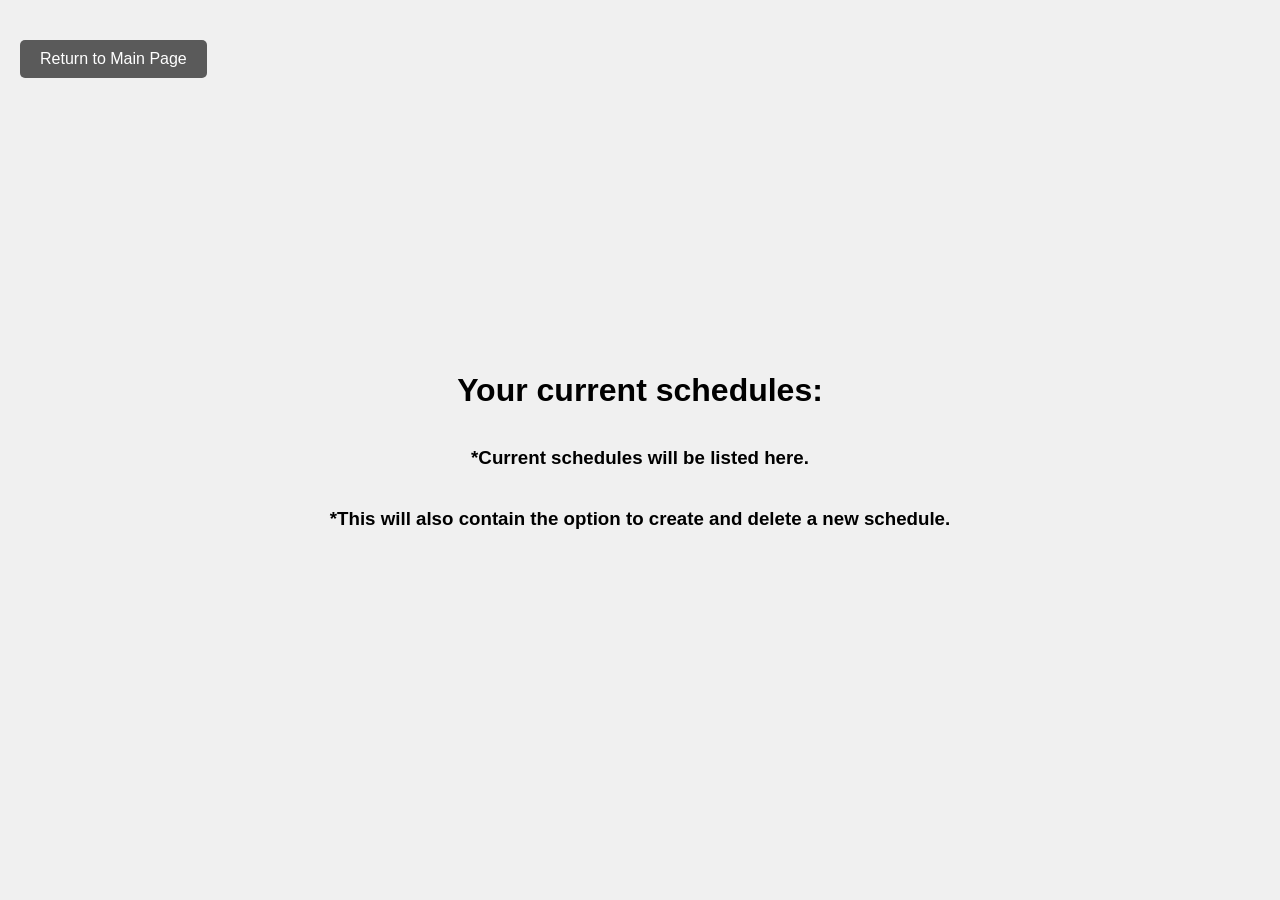
==== schedules.html @ 35b50896 "Adding 'Schedules.html' Adding Schedules.html, which this additional page will hold the schedules cr" ====
<html lang="en">
    <head>
        <title> Easy Schedule Maker</title>
        <link rel="stylesheet" href="style.css">
        <meta name="viewport" content="width=device-width, initial-scale=1.0">
        <meta charset="utf-8">
    </head>
    <body>
        
        <div class="top-left-container">
            <a href="index.html" class="nav-button">Return to Main Page</a>
        </div>

        <h1 class="center">Your current schedules: </h1>
        <h3 class="center">*Current schedules will be listed here.</h3>
        <h3 class="center">*This will also contain the option to create and delete a new schedule.</h3>

    <script src="script.js"></script>
    </body>
</html>
---- style.css ----
/*General CSS Declarations*/
.center{
    display: flex;
    flex-direction: column;
    justify-content: center;
    align-items: center;
    margin-bottom: 20px;
}

body {
    display: flex;
    flex-direction: column;
    justify-content: center;
    align-items: center;
    height: 100vh;
    background: #f0f0f0;
    margin: 0;
    font-family: Arial, sans-serif;
}
/*End of general CSS Delcarations*/

/*This is for the date*/
.date-label {
    margin: 0;
    font-size: 2rem;
    color: #333;
}

.date-display {
    font-size: 1.5rem;
    color: #555;
    margin-top: 5px;
}

/*This is the end of the date*/


/*This is the start of the clock*/
.clock {
    width: 300px;
    height: 300px;
    border-radius: 50%;
    position: relative;
    padding: 20px;
    box-shadow: 0 0 20px rgba(0, 0, 0, 0.2);
    background: white;
}

.clock-face {
    position: relative;
    width: 100%;
    height: 100%;
    transform: translateY(-3px);
}

.hand {
    width: 50%;
    background: black;
    position: absolute;
    top: 50%;
    transform-origin: 100%;
    transform: rotate(90deg);
    transition: all 0.05s;
    transition-timing-function: cubic-bezier(0.1, 2.7, 0.58, 1);
}

.hour-hand {
    height: 6px;
}

.minute-hand {
    height: 4px;
}

.second-hand {
    height: 2px;
    background: red;
}

.number {
    position: absolute;
    font-size: 24px;
    transform: translate(-50%, -50%);
}

.number1  { top: 20%; left: 85%; }
.number2  { top: 35%; left: 92%; }
.number3  { top: 50%; left: 97%; }
.number4  { top: 65%; left: 92%; }
.number5  { top: 80%; left: 85%; }
.number6  { top: 85%; left: 50%; }
.number7  { top: 80%; left: 15%; }
.number8  { top: 65%; left: 8%; }
.number9  { top: 50%; left: 3%; }
.number10 { top: 35%; left: 8%; }
.number11 { top: 20%; left: 15%; }
.number12 { top: 15%; left: 50%; }
/*This is the end of the clock*/

/*Migration between index & schedules*/

.nav-button {
    text-decoration: none;
    background-color: #5a5a5a;
    color: white;
    padding: 10px 20px;
    border-radius: 5px;
    font-size: 1rem;
    transition: background 0.3s;
    margin-top: 20px;
}

.nav-button:hover {
    background-color: #000000;
}

.top-left-container {
    width: 100%;
    display: flex;
    justify-content: flex-start;
    padding: 20px;
    position: absolute;
    top: 0;
    left: 0;
}
/*Migration between index & schedules end*/
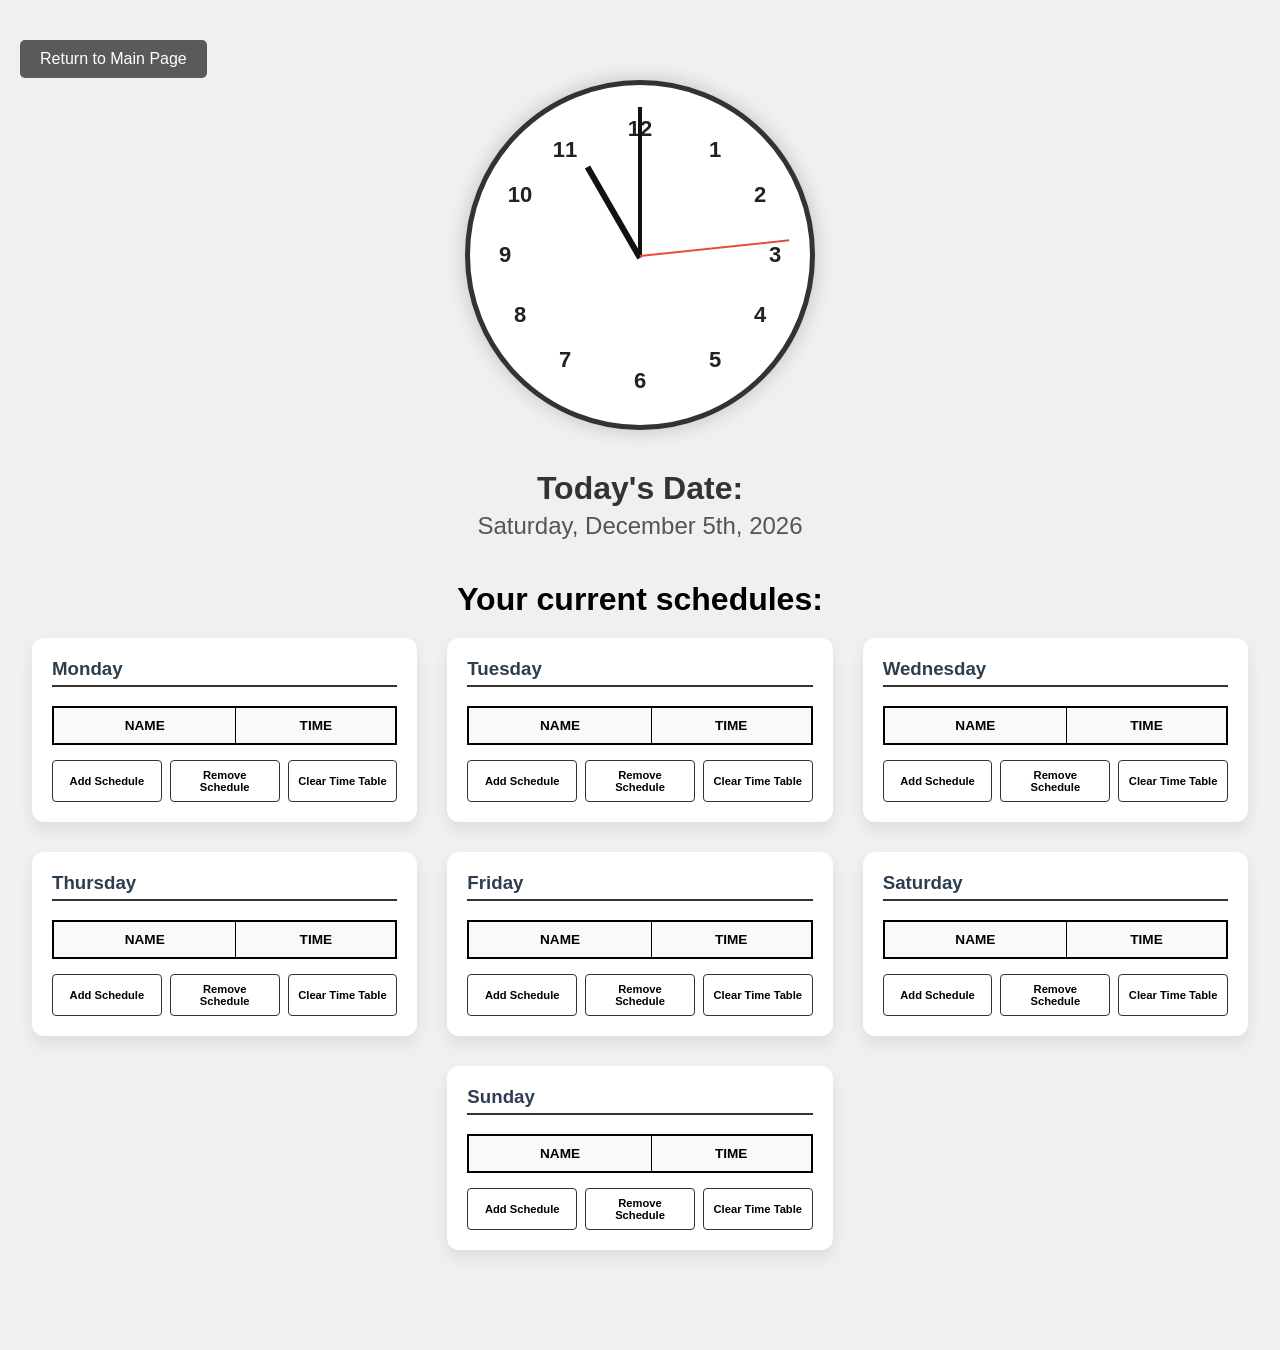
==== commit 77c04b15: "Big Update I added a bunch of functionality to the schedules.html page. I added the forms (date tabl" ====
--- a/schedules.html
+++ b/schedules.html
@@ -11,9 +11,120 @@
             <a href="index.html" class="nav-button">Return to Main Page</a>
         </div>
 
+        <div class="clock">
+            <div class="clock-face" id="visual-clock-face">
+                <div class="number number1">1</div>
+                <div class="number number2">2</div>
+                <div class="number number3">3</div>
+                <div class="number number4">4</div>
+                <div class="number number5">5</div>
+                <div class="number number6">6</div>
+                <div class="number number7">7</div>
+                <div class="number number8">8</div>
+                <div class="number number9">9</div>
+                <div class="number number10">10</div>
+                <div class="number number11">11</div>
+                <div class="number number12">12</div>
+                <div class="hand hour-hand" id="hour-hand"></div>
+                <div class="hand minute-hand" id="minute-hand"></div>
+                <div class="hand second-hand" id="second-hand"></div>
+                <svg id="clock-overlay" viewBox="0 0 100 100"></svg>
+            </div>
+        </div>
+          <!--Current Date Display-->
+        <div class="center">
+            <h1 class="date-label">Today's Date:</h1>
+            <div id="full-date" class="date-display"></div>
+        </div>
+        <!--Current Date Display End-->
         <h1 class="center">Your current schedules: </h1>
-        <h3 class="center">*Current schedules will be listed here.</h3>
-        <h3 class="center">*This will also contain the option to create and delete a new schedule.</h3>
+        
+        <div class="schedules-grid">
+            <div class="day-table-container" data-day="Monday">
+                <h3>Monday</h3>
+                <table id="table-Monday">
+                    <thead><tr><th>Name</th><th>Time</th></tr></thead>
+                    <tbody></tbody>
+                </table>
+                <div class="table-controls">
+                    <button onclick="addRow('Monday')">Add Schedule</button>
+                    <button onclick="removeRow('Monday')">Remove Schedule</button>
+                    <button onclick="clearTable('Monday')">Clear Time Table</button>
+                </div>
+            </div>
+            <div class="day-table-container" data-day="Tuesday">
+                <h3>Tuesday</h3>
+                <table id="table-Tuesday">
+                    <thead><tr><th>Name</th><th>Time</th></tr></thead>
+                    <tbody></tbody>
+                </table>
+                <div class="table-controls">
+                    <button onclick="addRow('Tuesday')">Add Schedule</button>
+                    <button onclick="removeRow('Tuesday')">Remove Schedule</button>
+                    <button onclick="clearTable('Tuesday')">Clear Time Table</button>
+                </div>
+            </div>
+            <div class="day-table-container" data-day="Wednesday">
+                <h3>Wednesday</h3>
+                <table id="table-Wednesday">
+                    <thead><tr><th>Name</th><th>Time</th></tr></thead>
+                    <tbody></tbody>
+                </table>
+                <div class="table-controls">
+                    <button onclick="addRow('Wednesday')">Add Schedule</button>
+                    <button onclick="removeRow('Wednesday')">Remove Schedule</button>
+                    <button onclick="clearTable('Wednesday')">Clear Time Table</button>
+                </div>
+            </div>
+            <div class="day-table-container" data-day="Thursday">
+                <h3>Thursday</h3>
+                <table id="table-Thursday">
+                    <thead><tr><th>Name</th><th>Time</th></tr></thead>
+                    <tbody></tbody>
+                </table>
+                <div class="table-controls">
+                    <button onclick="addRow('Thursday')">Add Schedule</button>
+                    <button onclick="removeRow('Thursday')">Remove Schedule</button>
+                    <button onclick="clearTable('Thursday')">Clear Time Table</button>
+                </div>
+            </div>
+            <div class="day-table-container" data-day="Friday">
+                <h3>Friday</h3>
+                <table id="table-Friday">
+                    <thead><tr><th>Name</th><th>Time</th></tr></thead>
+                    <tbody></tbody>
+                </table>
+                <div class="table-controls">
+                    <button onclick="addRow('Friday')">Add Schedule</button>
+                    <button onclick="removeRow('Friday')">Remove Schedule</button>
+                    <button onclick="clearTable('Friday')">Clear Time Table</button>
+                </div>
+            </div>
+            <div class="day-table-container" data-day="Saturday">
+                <h3>Saturday</h3>
+                <table id="table-Saturday">
+                    <thead><tr><th>Name</th><th>Time</th></tr></thead>
+                    <tbody></tbody>
+                </table>
+                <div class="table-controls">
+                    <button onclick="addRow('Saturday')">Add Schedule</button>
+                    <button onclick="removeRow('Saturday')">Remove Schedule</button>
+                    <button onclick="clearTable('Saturday')">Clear Time Table</button>
+                </div>
+            </div>
+            <div class="day-table-container sunday-container" data-day="Sunday">
+                <h3>Sunday</h3>
+                <table id="table-Sunday">
+                    <thead><tr><th>Name</th><th>Time</th></tr></thead>
+                    <tbody></tbody>
+                </table>
+                <div class="table-controls">
+                    <button onclick="addRow('Sunday')">Add Schedule</button>
+                    <button onclick="removeRow('Sunday')">Remove Schedule</button>
+                    <button onclick="clearTable('Sunday')">Clear Time Table</button>
+                </div>
+            </div>
+        </div>
 
     <script src="script.js"></script>
     </body>
--- a/style.css
+++ b/style.css
@@ -10,12 +10,13 @@
 body {
     display: flex;
     flex-direction: column;
-    justify-content: center;
+    justify-content: flex-start;
     align-items: center;
-    height: 100vh;
+    min-height: 100vh;
     background: #f0f0f0;
     margin: 0;
-    font-family: Arial, sans-serif;
+    padding-top: 80px;
+    font-family: 'Segoe UI', Arial, sans-serif;
 }
 /*End of general CSS Delcarations*/
 
@@ -31,7 +32,6 @@
     color: #555;
     margin-top: 5px;
 }
-
 /*This is the end of the date*/
 
 
@@ -44,60 +44,152 @@
     padding: 20px;
     box-shadow: 0 0 20px rgba(0, 0, 0, 0.2);
     background: white;
+    margin-bottom: 40px;
+    flex-shrink: 0;
+    border: 5px solid #333; /* More defined rim */
 }
 
 .clock-face {
     position: relative;
     width: 100%;
     height: 100%;
-    transform: translateY(-3px);
+}
+
+#clock-overlay {
+    position: absolute;
+    top: 0;
+    left: 0;
+    width: 100%;
+    height: 100%;
+    z-index: 1;
+    pointer-events: none;
 }
 
 .hand {
     width: 50%;
-    background: black;
+    background: #111;
     position: absolute;
     top: 50%;
     transform-origin: 100%;
     transform: rotate(90deg);
     transition: all 0.05s;
     transition-timing-function: cubic-bezier(0.1, 2.7, 0.58, 1);
-}
-
-.hour-hand {
-    height: 6px;
-}
-
-.minute-hand {
-    height: 4px;
-}
-
-.second-hand {
-    height: 2px;
-    background: red;
-}
+    z-index: 10;
+}
+
+.hour-hand { height: 6px; width: 35%; left: 15%; }
+.minute-hand { height: 4px; }
+.second-hand { height: 2px; background: #e74c3c; }
 
 .number {
     position: absolute;
-    font-size: 24px;
+    font-size: 22px;
+    font-weight: bold;
     transform: translate(-50%, -50%);
-}
-
-.number1  { top: 20%; left: 85%; }
-.number2  { top: 35%; left: 92%; }
-.number3  { top: 50%; left: 97%; }
-.number4  { top: 65%; left: 92%; }
-.number5  { top: 80%; left: 85%; }
-.number6  { top: 85%; left: 50%; }
-.number7  { top: 80%; left: 15%; }
-.number8  { top: 65%; left: 8%; }
-.number9  { top: 50%; left: 3%; }
-.number10 { top: 35%; left: 8%; }
-.number11 { top: 20%; left: 15%; }
-.number12 { top: 15%; left: 50%; }
+    z-index: 5;
+    color: #222;
+}
+
+/* Adjusted circular alignment */
+.number1  { top: 15%; left: 75%; }
+.number2  { top: 30%; left: 90%; }
+.number3  { top: 50%; left: 95%; }
+.number4  { top: 70%; left: 90%; }
+.number5  { top: 85%; left: 75%; }
+.number6  { top: 92%; left: 50%; }
+.number7  { top: 85%; left: 25%; }
+.number8  { top: 70%; left: 10%; }
+.number9  { top: 50%; left: 5%; }
+.number10 { top: 30%; left: 10%; }
+.number11 { top: 15%; left: 25%; }
+.number12 { top: 8%; left: 50%; }
 /*This is the end of the clock*/
 
-/*Migration between index & schedules*/
+/*Schedules Grid and Tables*/
+.schedules-grid {
+    display: grid;
+    grid-template-columns: repeat(3, 1fr);
+    gap: 30px;
+    width: 95%;
+    max-width: 1300px;
+    padding-bottom: 100px;
+}
+
+.day-table-container {
+    background: white;
+    padding: 20px;
+    border-radius: 12px;
+    border-color: #000000;
+    box-shadow: 0 8px 15px rgba(0,0,0,0.08);
+}
+
+.day-table-container h3 {
+    margin-top: 0;
+    border-bottom: 2px solid #333;
+    padding-bottom: 5px;
+    color: #2c3e50;
+}
+
+.sunday-container {
+    grid-column: 2;
+}
+
+table {
+    width: 100%;
+    border-collapse: collapse;
+    margin: 15px 0;
+    border: 2px solid #000; /* Main table border */
+}
+
+th {
+    background-color: #f8f9fa;
+    border: 1px solid #000;
+    padding: 10px;
+    font-weight: bold;
+    text-transform: uppercase;
+    font-size: 0.85rem;
+}
+
+td {
+    padding: 0; /* Input fills space */
+    border: 1px solid #000;
+}
+
+input {
+    width: 100%;
+    padding: 10px;
+    border: none;
+    outline: none;
+    background: transparent;
+    font-size: 0.9rem;
+}
+
+input:focus {
+    background-color: #fff9db;
+}
+
+.table-controls {
+    display: flex;
+    gap: 8px;
+    margin-top: 10px;
+}
+
+.table-controls button {
+    flex: 1;
+    font-size: 0.7rem;
+    font-weight: bold;
+    padding: 8px;
+    border-radius: 4px;
+    border: 1px solid #333;
+    background: #fff;
+    cursor: pointer;
+    transition: all 0.2s;
+}
+
+.table-controls button:hover {
+    background: #333;
+    color: #fff;
+}
 
 .nav-button {
     text-decoration: none;
@@ -122,5 +214,4 @@
     position: absolute;
     top: 0;
     left: 0;
-}
-/*Migration between index & schedules end*/+}
